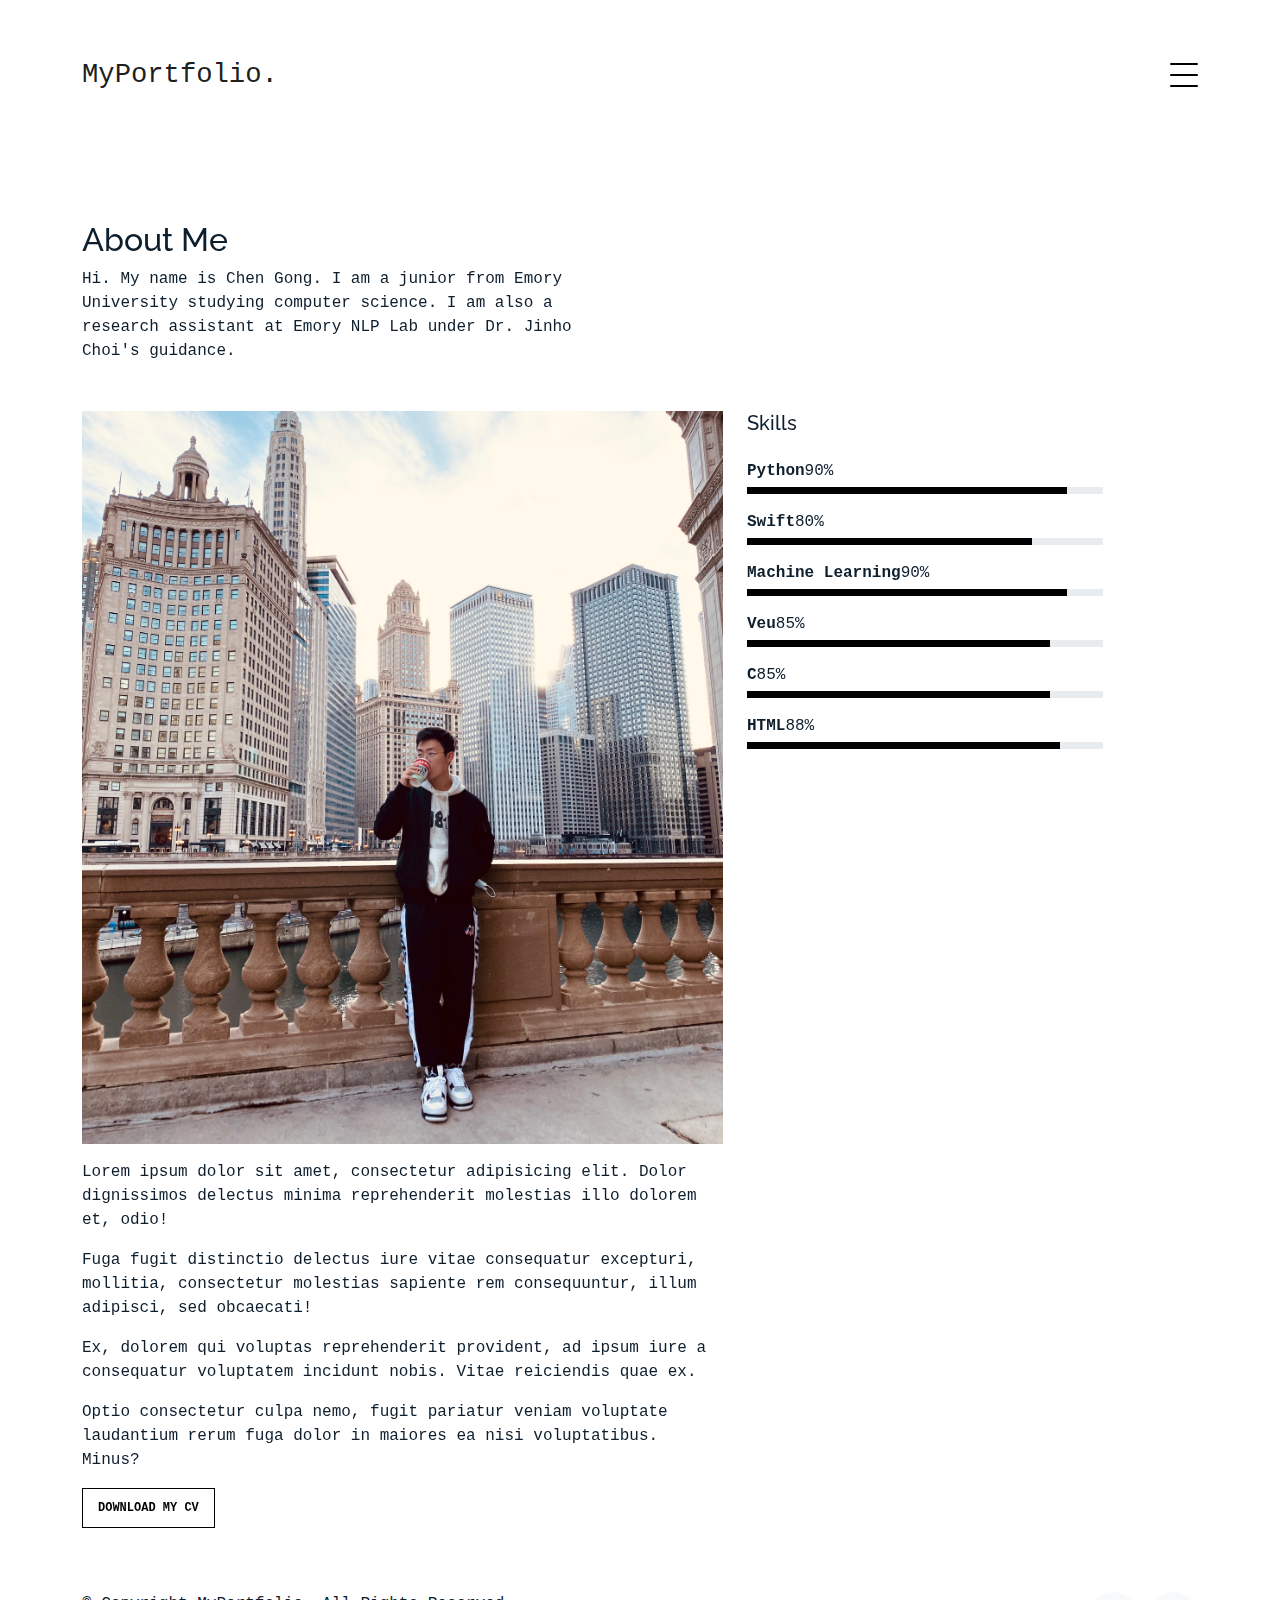
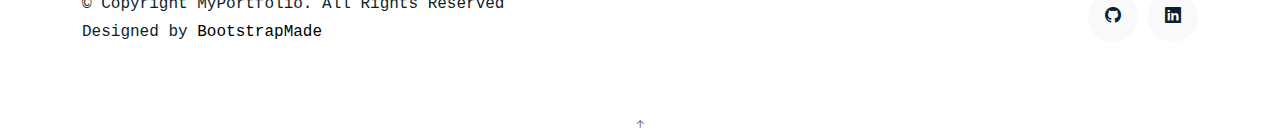
==== about.html @ 4b08886a "initial commit" ====
<!DOCTYPE html>
<html lang="en">

<head>
  <meta charset="utf-8">
  <meta content="width=device-width, initial-scale=1.0" name="viewport">

  <title>MyPortfolio Bootstrap Template - About</title>
  <meta content="" name="description">
  <meta content="" name="keywords">

  <!-- Favicons -->
  <link href="assets/img/favicon.png" rel="icon">
  <link href="assets/img/apple-touch-icon.png" rel="apple-touch-icon">

  <!-- Google Fonts -->
  <link href="https://fonts.googleapis.com/css?family=https://fonts.googleapis.com/css?family=Inconsolata:400,500,600,700|Raleway:400,400i,500,500i,600,600i,700,700i" rel="stylesheet">

  <!-- Vendor CSS Files -->
  <link href="assets/vendor/aos/aos.css" rel="stylesheet">
  <link href="assets/vendor/bootstrap/css/bootstrap.min.css" rel="stylesheet">
  <link href="assets/vendor/bootstrap-icons/bootstrap-icons.css" rel="stylesheet">
  <link href="assets/vendor/swiper/swiper-bundle.min.css" rel="stylesheet">

  <!-- Template Main CSS File -->
  <link href="assets/css/style.css" rel="stylesheet">

  <!-- =======================================================
  * Template Name: MyPortfolio - v4.7.0
  * Template URL: https://bootstrapmade.com/myportfolio-bootstrap-portfolio-website-template/
  * Author: BootstrapMade.com
  * License: https://bootstrapmade.com/license/
  ======================================================== -->
</head>

<body>

  <!-- ======= Navbar ======= -->
  <div class="collapse navbar-collapse custom-navmenu" id="main-navbar">
    <div class="container py-2 py-md-5">
      <div class="row align-items-start">
        <div class="col-md-2">
          <ul class="custom-menu">
            <li><a href="index.html">Home</a></li>
            <li class="active"><a href="about.html">About Me</a></li>
            <li><a href="services.html">Services</a></li>
            <li><a href="works.html">Works</a></li>
            <li><a href="contact.html">Contact</a></li>
          </ul>
        </div>
        <div class="col-md-6 d-none d-md-block  mr-auto">
          <div class="tweet d-flex">
            <span class="bi bi-twitter text-white mt-2 mr-3"></span>
            <div>
              <p><em>Lorem ipsum dolor sit amet consectetur adipisicing elit. Quisquam necessitatibus incidunt ut officiis explicabo inventore. <br> <a href="#">t.co/v82jsk</a></em></p>
            </div>
          </div>
        </div>
        <div class="col-md-4 d-none d-md-block">
          <h3>Hire Me</h3>
          <p>Lorem ipsum dolor sit amet consectetur adipisicing elit. Quisquam necessitatibus incidunt ut officiisexplicabo inventore. <br> <a href="#">myemail@gmail.com</a></p>
        </div>
      </div>

    </div>
  </div>

  <nav class="navbar navbar-light custom-navbar">
    <div class="container">
      <a class="navbar-brand" href="index.html">MyPortfolio.</a>
      <a href="#" class="burger" data-bs-toggle="collapse" data-bs-target="#main-navbar">
        <span></span>
      </a>
    </div>
  </nav>

  <main id="main">

    <section class="section pb-5">
      <div class="container">
        <div class="row mb-5 align-items-end">
          <div class="col-md-6" data-aos="fade-up">

            <h2>About Me</h2>
            <p class="mb-0">
              Hi. My name is Chen Gong. I am a junior from Emory University studying computer science. 
              I am also a research assistant at Emory NLP Lab under Dr. Jinho Choi's guidance.
            </p>
          </div>

        </div>

        <div class="row">
          <div class="col-md-4 ml-auto order-2" data-aos="fade-up">
            <h3 class="h3 mb-4">Skills</h3>
            <ul class="list-unstyled">
              <li class="mb-3">
                <div class="d-flex mb-1">
                  <strong>Python</strong>
                  <span class="ml-auto">90%</span>
                </div>
                <div class="progress custom-progress">
                  <div class="progress-bar" role="progressbar" style="width: 90%" aria-valuenow="80" aria-valuemin="0" aria-valuemax="100"></div>
                </div>
              </li>
              <li class="mb-3">
                <div class="d-flex mb-1">
                  <strong>Swift</strong>
                  <span class="ml-auto">80%</span>
                </div>
                <div class="progress custom-progress">
                  <div class="progress-bar" role="progressbar" style="width: 80%" aria-valuenow="96" aria-valuemin="0" aria-valuemax="100"></div>
                </div>
              </li>
              <li class="mb-3">
                <div class="d-flex mb-1">
                  <strong>Machine Learning</strong>
                  <span class="ml-auto">90%</span>
                </div>
                <div class="progress custom-progress">
                  <div class="progress-bar" role="progressbar" style="width: 90%" aria-valuenow="99" aria-valuemin="0" aria-valuemax="100"></div>
                </div>
              </li>
              <li class="mb-3">
                <div class="d-flex mb-1">
                  <strong>Veu</strong>
                  <span class="ml-auto">85%</span>
                </div>
                <div class="progress custom-progress">
                  <div class="progress-bar" role="progressbar" style="width: 85%" aria-valuenow="87" aria-valuemin="0" aria-valuemax="100"></div>
                </div>
              </li>
              <li class="mb-3">
                <div class="d-flex mb-1">
                  <strong>C</strong>
                  <span class="ml-auto">85%</span>
                </div>
                <div class="progress custom-progress">
                  <div class="progress-bar" role="progressbar" style="width: 85%" aria-valuenow="85" aria-valuemin="0" aria-valuemax="100"></div>
                </div>
              </li>
              <li class="mb-3">
                <div class="d-flex mb-1">
                  <strong>HTML</strong>
                  <span class="ml-auto">88%</span>
                </div>
                <div class="progress custom-progress">
                  <div class="progress-bar" role="progressbar" style="width: 88%" aria-valuenow="88" aria-valuemin="0" aria-valuemax="100"></div>
                </div>
              </li>
            </ul>
          </div>

          <div class="col-md-7 mb-5 mb-md-0" data-aos="fade-up">
            <p><img src="assets/img/mypic.jpg" alt="Image" class="img-fluid"></p>
            <p>Lorem ipsum dolor sit amet, consectetur adipisicing elit. Dolor dignissimos delectus minima reprehenderit
              molestias illo dolorem et, odio!</p>
            <p>Fuga fugit distinctio delectus iure vitae consequatur excepturi, mollitia, consectetur molestias sapiente
              rem consequuntur, illum adipisci, sed obcaecati!</p>
            <p>Ex, dolorem qui voluptas reprehenderit provident, ad ipsum iure a consequatur voluptatem incidunt nobis.
              Vitae reiciendis quae ex.</p>
            <p>Optio consectetur culpa nemo, fugit pariatur veniam voluptate laudantium rerum fuga dolor in maiores ea
              nisi voluptatibus. Minus?</p>
            <p><a href="#" class="readmore">Download my CV</a></p>
          </div>

        </div>

      </div>

    </section>

  </main><!-- End #main -->

  <!-- ======= Footer ======= -->
  <footer class="footer" role="contentinfo">
    <div class="container">
      <div class="row">
        <div class="col-sm-6">
          <p class="mb-1">&copy; Copyright MyPortfolio. All Rights Reserved</p>
          <div class="credits">
            <!--
            All the links in the footer should remain intact.
            You can delete the links only if you purchased the pro version.
            Licensing information: https://bootstrapmade.com/license/
            Purchase the pro version with working PHP/AJAX contact form: https://bootstrapmade.com/buy/?theme=MyPortfolio
          -->
            Designed by <a href="https://bootstrapmade.com/">BootstrapMade</a>
          </div>
        </div>
        <div class="col-sm-6 social text-md-end">
          <a href="https://github.com/cgong99"><span class="bi bi-github"></span></a>
          <a href="https://www.linkedin.com/in/chen-gong-7626a21b3/"><span class="bi bi-linkedin"></span></a>
        </div>
      </div>
    </div>
  </footer>

  <a href="#" class="back-to-top d-flex align-items-center justify-content-center"><i class="bi bi-arrow-up-short"></i></a>

  <!-- Vendor JS Files -->
  <script src="assets/vendor/aos/aos.js"></script>
  <script src="assets/vendor/bootstrap/js/bootstrap.bundle.min.js"></script>
  <script src="assets/vendor/isotope-layout/isotope.pkgd.min.js"></script>
  <script src="assets/vendor/swiper/swiper-bundle.min.js"></script>
  <script src="assets/vendor/php-email-form/validate.js"></script>

  <!-- Template Main JS File -->
  <script src="assets/js/main.js"></script>

</body>

</html>
---- assets/css/style.css ----
/**
* Template Name: MyPortfolio - v4.7.0
* Template URL: https://bootstrapmade.com/myportfolio-bootstrap-portfolio-website-template/
* Author: BootstrapMade.com
* License: https://bootstrapmade.com/license/
*/

/*--------------------------------------------------------------
# General
--------------------------------------------------------------*/
body {
  font-family: "Inconsolata", monospace;
  color: #0d1e2d;
}

a {
  color: #777;
  text-decoration: none;
}

a:hover {
  color: #000;
}

h1, h2, h3, h4, h5, h6, .font-heading {
  font-family: "Raleway", sans-serif;
}

.section {
  padding: 7rem 0;
}

.filters a {
  text-decoration: none;
  color: #000;
  display: inline-block;
  padding-left: 10px;
  padding-right: 10px;
  position: relative;
}
.filters a:hover, .filters a:focus, .filters a:active {
  text-decoration: none;
}
.filters a:hover:before {
  content: "";
  position: absolute;
  left: 10px;
  right: 10px;
  bottom: 0;
  height: 1px;
  background-color: #000;
}
.filters a.active {
  color: #000;
}
.filters a.active:before {
  content: "";
  position: absolute;
  left: 10px;
  right: 10px;
  bottom: 0;
  height: 1px;
  background-color: #000;
}

.item {
  border: none;
  margin-bottom: 30px;
}
.item .item-wrap {
  display: block;
  position: relative;
  overflow: hidden;
}
.item .item-wrap:after {
  z-index: 2;
  position: absolute;
  content: "";
  top: 0;
  left: 0;
  right: 0;
  bottom: 0;
  background: rgba(0, 0, 0, 0.4);
  visibility: hidden;
  opacity: 0;
  transition: 0.3s all ease-in-out;
}
.item .item-wrap img {
  transition: 0.3s transform ease;
  transform: scale(1);
}
.item .item-wrap > .work-info {
  position: absolute;
  top: 50%;
  width: 100%;
  text-align: center;
  z-index: 3;
  transform: translateY(-50%);
  color: #fff;
  opacity: 0;
  visibility: hidden;
  margin-top: 20px;
  transition: 0.3s all ease;
}
.item .item-wrap > .work-info h3 {
  font-size: 20px;
  margin-bottom: 0;
}
.item .item-wrap > .work-info span {
  font-size: 14px;
  text-transform: uppercase;
  letter-spacing: 0.2rem;
}
.item .item-wrap:hover {
  text-decoration: none;
}
.item .item-wrap:hover img {
  transform: scale(1.05);
}
.item .item-wrap:hover:after {
  opacity: 1;
  visibility: visible;
}
.item .item-wrap:hover .work-info {
  margin-top: 0px;
  opacity: 1;
  visibility: visible;
}

.testimonial-wrap {
  padding: 50px 50px 80px 50px;
  background: #eceff2;
}
.testimonial-wrap .testimonial {
  text-align: center;
  max-width: 500px;
  margin: 0 auto;
}
.testimonial-wrap .testimonial img {
  border-radius: 50%;
  width: 120px;
  margin: 0 auto 30px auto;
}
.testimonial-wrap .testimonial blockquote p {
  font-size: 20px;
}

.h3 {
  font-size: 20px;
}

.h4 {
  font-size: 16px;
}

.heading {
  font-size: 28px;
}

.readmore {
  display: inline-block;
  border: 1px solid #000;
  padding: 10px 15px;
  font-size: 12px;
  text-transform: uppercase;
  color: #000;
  transition: 0.2s all ease;
  font-weight: 700;
}
.readmore:active, .readmore:focus, .readmore:hover {
  outline: none;
}
.readmore:hover {
  color: #fff;
  text-decoration: none;
  background: #000;
}

.testimonials-slider .swiper-pagination {
  margin-top: -60px;
  position: relative;
}
.testimonials-slider .swiper-pagination .swiper-pagination-bullet {
  width: 12px;
  height: 12px;
  background-color: rgba(13, 30, 45, 0.3);
  opacity: 1;
}
.testimonials-slider .swiper-pagination .swiper-pagination-bullet-active {
  background-color: rgba(13, 30, 45, 0.6);
}

.sticky-content {
  position: sticky;
  position: -webkit-sticky;
  top: 0;
  /* required */
}

.list-line li {
  margin-bottom: 10px;
  position: relative;
  padding-left: 30px;
}
.list-line li:before {
  content: "";
  position: absolute;
  left: 0;
  top: 0.7rem;
  width: 10px;
  height: 2px;
  background: #000;
}

.form-control {
  border-radius: 0;
  background: #f8f9fa;
  border: 1px solid transparent;
  padding-top: 10px !important;
  padding-bottom: 10px !important;
}
.form-control:active, .form-control:focus {
  background: #eff1f4;
  outline: none;
  box-shadow: none;
  border: 1px solid transparent;
}

.custom-progress {
  height: 7px;
  border-radius: 0;
}
.custom-progress .progress-bar {
  background: #000;
}

/* Services */
.services i {
  font-size: 40px;
}
.services h4 {
  padding-top: 10px;
}

/* Contact Form */
.php-email-form .error-message {
  display: none;
  color: #fff;
  background: #ed3c0d;
  text-align: left;
  padding: 15px;
  font-weight: 600;
}
.php-email-form .error-message br + br {
  margin-top: 25px;
}
.php-email-form .sent-message {
  display: none;
  color: #fff;
  background: #18d26e;
  text-align: center;
  padding: 15px;
  font-weight: 600;
}
.php-email-form .loading {
  display: none;
  background: #fff;
  text-align: center;
  padding: 15px;
}
.php-email-form .loading:before {
  content: "";
  display: inline-block;
  border-radius: 50%;
  width: 24px;
  height: 24px;
  margin: 0 10px -6px 0;
  border: 3px solid #18d26e;
  border-top-color: #eee;
  -webkit-animation: animate-loading 1s linear infinite;
  animation: animate-loading 1s linear infinite;
}

@-webkit-keyframes animate-loading {
  0% {
    transform: rotate(0deg);
  }
  100% {
    transform: rotate(360deg);
  }
}

@keyframes animate-loading {
  0% {
    transform: rotate(0deg);
  }
  100% {
    transform: rotate(360deg);
  }
}
/*--------------------------------------------------------------
# Header
--------------------------------------------------------------*/
/* Custom Navmenu */
.custom-navmenu {
  background: #0d1e2d;
}
.custom-navmenu .custom-menu, .custom-navmenu .custom-menu li {
  padding: 0;
  margin: 0;
  list-style: none;
}
.custom-navmenu .custom-menu li {
  margin-bottom: 0;
  font-size: 20px;
}
.custom-navmenu .custom-menu li a {
  color: #fff;
  padding: 10px 0 !important;
}
.custom-navmenu .custom-menu li a:hover {
  text-decoration: none;
}
.custom-navmenu .custom-menu li.active a {
  text-decoration: underline;
}
.custom-navmenu h3 {
  font-size: 20px;
  color: #fff;
}
.custom-navmenu p {
  color: rgba(255, 255, 255, 0.6);
}
.custom-navmenu a {
  color: rgba(255, 255, 255, 0.7);
}
.custom-navmenu a:hover {
  color: #fff;
}

/* Custom Navbar */
.custom-navbar {
  padding-top: 50px;
  width: 100%;
}
@media (max-width: 780px) {
  .custom-navbar > .container {
    padding-right: 0;
    padding-left: 0;
  }
}
.custom-navbar .navbar-brand {
  font-size: 1.7rem;
}

/* Burger */
.burger {
  width: 28px;
  height: 32px;
  cursor: pointer;
  position: relative;
}

.burger:before, .burger span, .burger:after {
  width: 100%;
  height: 2px;
  display: block;
  background: #000;
  border-radius: 2px;
  position: absolute;
  opacity: 1;
}

.burger:before, .burger:after {
  transition: top 0.35s cubic-bezier(0.23, 1, 0.32, 1), transform 0.35s cubic-bezier(0.23, 1, 0.32, 1), opacity 0.35s cubic-bezier(0.23, 1, 0.32, 1), background-color 1.15s cubic-bezier(0.86, 0, 0.07, 1);
  -webkit-transition: top 0.35s cubic-bezier(0.23, 1, 0.32, 1), -webkit-transform 0.35s cubic-bezier(0.23, 1, 0.32, 1), opacity 0.35s cubic-bezier(0.23, 1, 0.32, 1), background-color 1.15s cubic-bezier(0.86, 0, 0.07, 1);
  content: "";
}

.burger:before {
  top: 4px;
}

.burger span {
  top: 15px;
}

.burger:after {
  top: 26px;
}

/* Hover */
.burger:hover:before {
  top: 7px;
}

.burger:hover:after {
  top: 23px;
}

/* Click */
.burger.active span {
  opacity: 0;
}

.burger.active:before, .burger.active:after {
  top: 40%;
}

.burger.active:before {
  transform: rotate(45deg);
}

.burger.active:after {
  transform: rotate(-45deg);
}

.burger:focus {
  outline: none;
}

/*--------------------------------------------------------------
# Footer
--------------------------------------------------------------*/
.footer {
  padding: 0 0 4rem 0;
}
.footer a {
  color: #000;
}

.social a {
  display: inline-block;
  width: 50px;
  height: 50px;
  border-radius: 50%;
  background: #f8f9fa;
  position: relative;
  text-align: center;
  color: #0d1e2d;
}
.social a span {
  display: inline-block;
  left: 50%;
  position: absolute;
  top: 50%;
  transform: translate(-50%, -50%);
}
.social a:hover {
  color: #000;
}

.img-fluid {
  width: 360;
  height: 360;
}
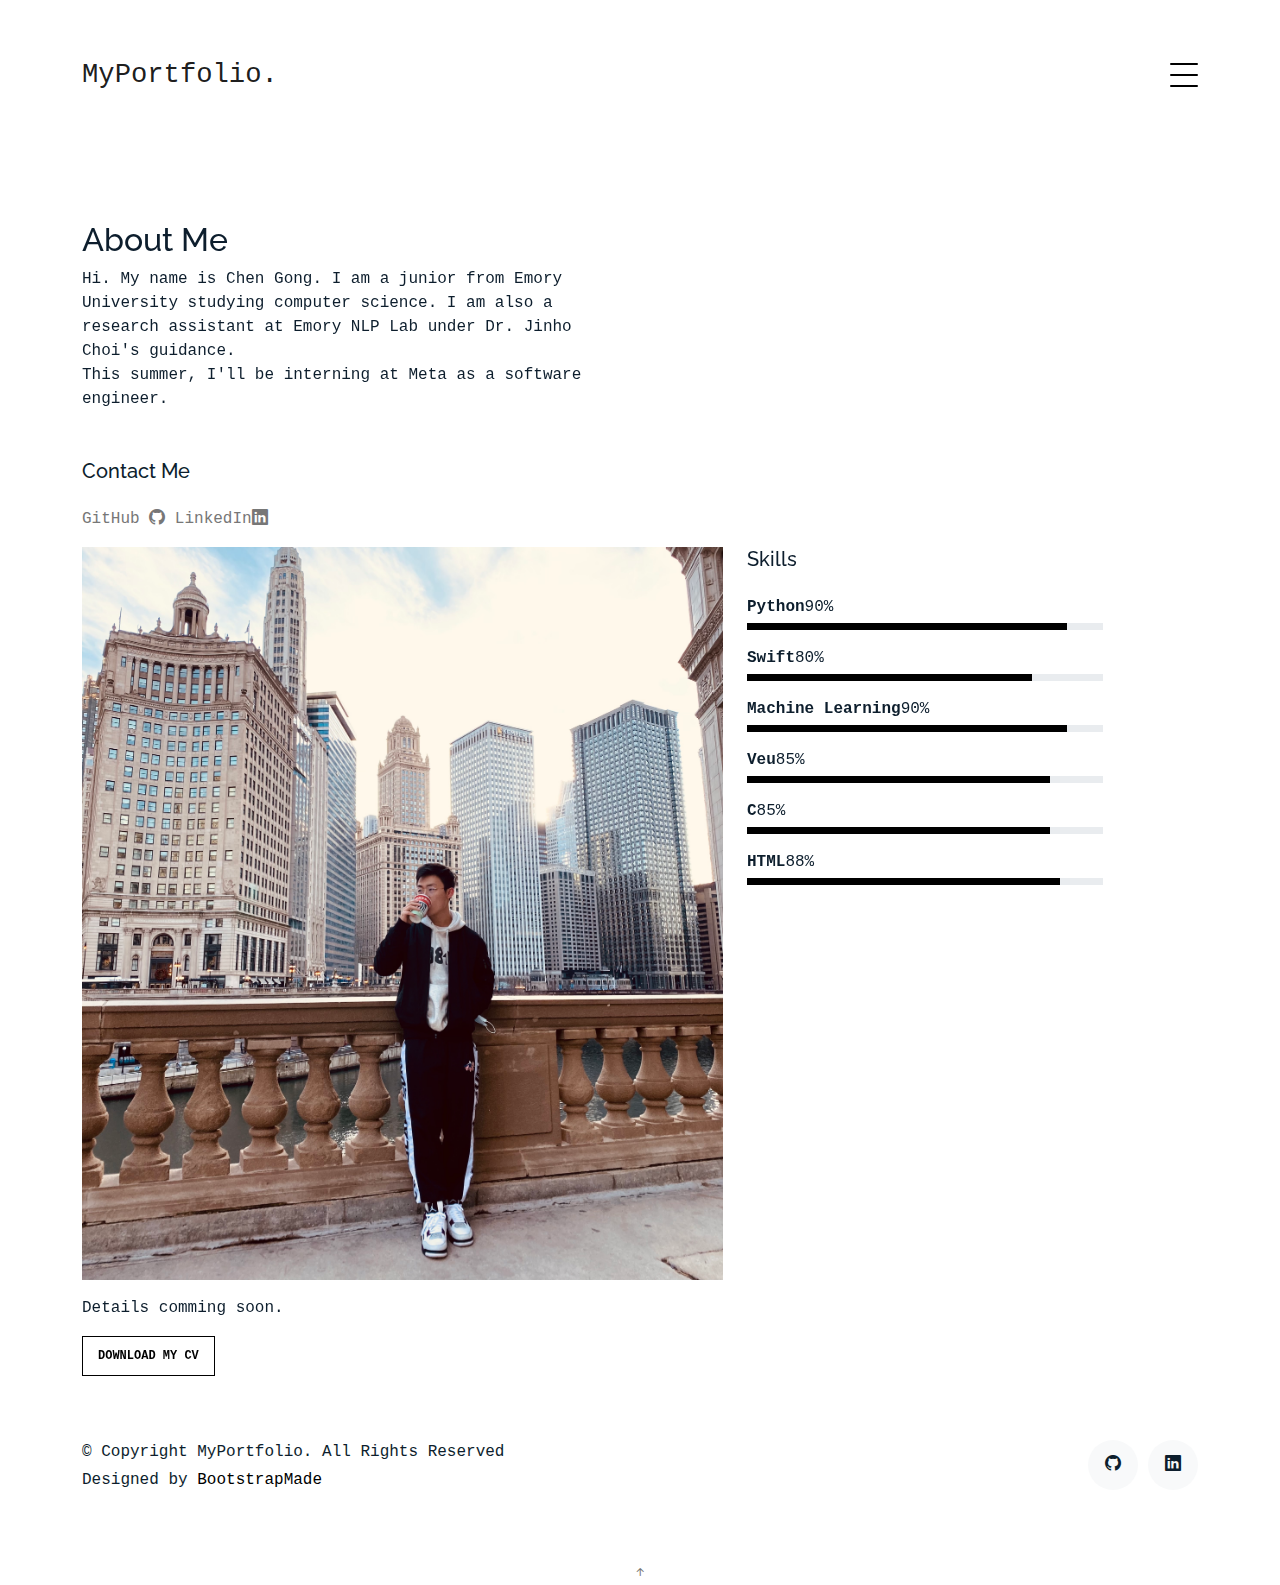
==== commit ea8aa4eb: "update icon, contact information" ====
--- a/about.html
+++ b/about.html
@@ -10,8 +10,8 @@
   <meta content="" name="keywords">
 
   <!-- Favicons -->
-  <link href="assets/img/favicon.png" rel="icon">
-  <link href="assets/img/apple-touch-icon.png" rel="apple-touch-icon">
+  <link href="assets/img/icon.png" rel="icon">
+  <link href="assets/img/icon.png" rel="apple-touch-icon">
 
   <!-- Google Fonts -->
   <link href="https://fonts.googleapis.com/css?family=https://fonts.googleapis.com/css?family=Inconsolata:400,500,600,700|Raleway:400,400i,500,500i,600,600i,700,700i" rel="stylesheet">
@@ -43,23 +43,10 @@
           <ul class="custom-menu">
             <li><a href="index.html">Home</a></li>
             <li class="active"><a href="about.html">About Me</a></li>
-            <li><a href="services.html">Services</a></li>
-            <li><a href="works.html">Works</a></li>
-            <li><a href="contact.html">Contact</a></li>
+
           </ul>
         </div>
-        <div class="col-md-6 d-none d-md-block  mr-auto">
-          <div class="tweet d-flex">
-            <span class="bi bi-twitter text-white mt-2 mr-3"></span>
-            <div>
-              <p><em>Lorem ipsum dolor sit amet consectetur adipisicing elit. Quisquam necessitatibus incidunt ut officiis explicabo inventore. <br> <a href="#">t.co/v82jsk</a></em></p>
-            </div>
-          </div>
-        </div>
-        <div class="col-md-4 d-none d-md-block">
-          <h3>Hire Me</h3>
-          <p>Lorem ipsum dolor sit amet consectetur adipisicing elit. Quisquam necessitatibus incidunt ut officiisexplicabo inventore. <br> <a href="#">myemail@gmail.com</a></p>
-        </div>
+
       </div>
 
     </div>
@@ -86,6 +73,9 @@
               Hi. My name is Chen Gong. I am a junior from Emory University studying computer science. 
               I am also a research assistant at Emory NLP Lab under Dr. Jinho Choi's guidance.
             </p>
+            <p class="mb-0">
+              This summer, I'll be interning at Meta as a software engineer.
+            </p>
           </div>
 
         </div>
@@ -149,18 +139,24 @@
                 </div>
               </li>
             </ul>
-          </div>
+
+          </div>
+
+
+            <h3 class="h3 mb-4">Contact Me</h3>
+            <ul class="list-unstyled">
+              <a href="https://github.com/cgong99">GitHub <span class="bi bi-github"></span></a>
+              <a href="https://www.linkedin.com/in/chen-gong-7626a21b3/">LinkedIn<span class="bi bi-linkedin"></span></a>
+            </ul>
+
+          
+
+
 
           <div class="col-md-7 mb-5 mb-md-0" data-aos="fade-up">
             <p><img src="assets/img/mypic.jpg" alt="Image" class="img-fluid"></p>
-            <p>Lorem ipsum dolor sit amet, consectetur adipisicing elit. Dolor dignissimos delectus minima reprehenderit
-              molestias illo dolorem et, odio!</p>
-            <p>Fuga fugit distinctio delectus iure vitae consequatur excepturi, mollitia, consectetur molestias sapiente
-              rem consequuntur, illum adipisci, sed obcaecati!</p>
-            <p>Ex, dolorem qui voluptas reprehenderit provident, ad ipsum iure a consequatur voluptatem incidunt nobis.
-              Vitae reiciendis quae ex.</p>
-            <p>Optio consectetur culpa nemo, fugit pariatur veniam voluptate laudantium rerum fuga dolor in maiores ea
-              nisi voluptatibus. Minus?</p>
+            <p>Details comming soon.</p>
+
             <p><a href="#" class="readmore">Download my CV</a></p>
           </div>
 
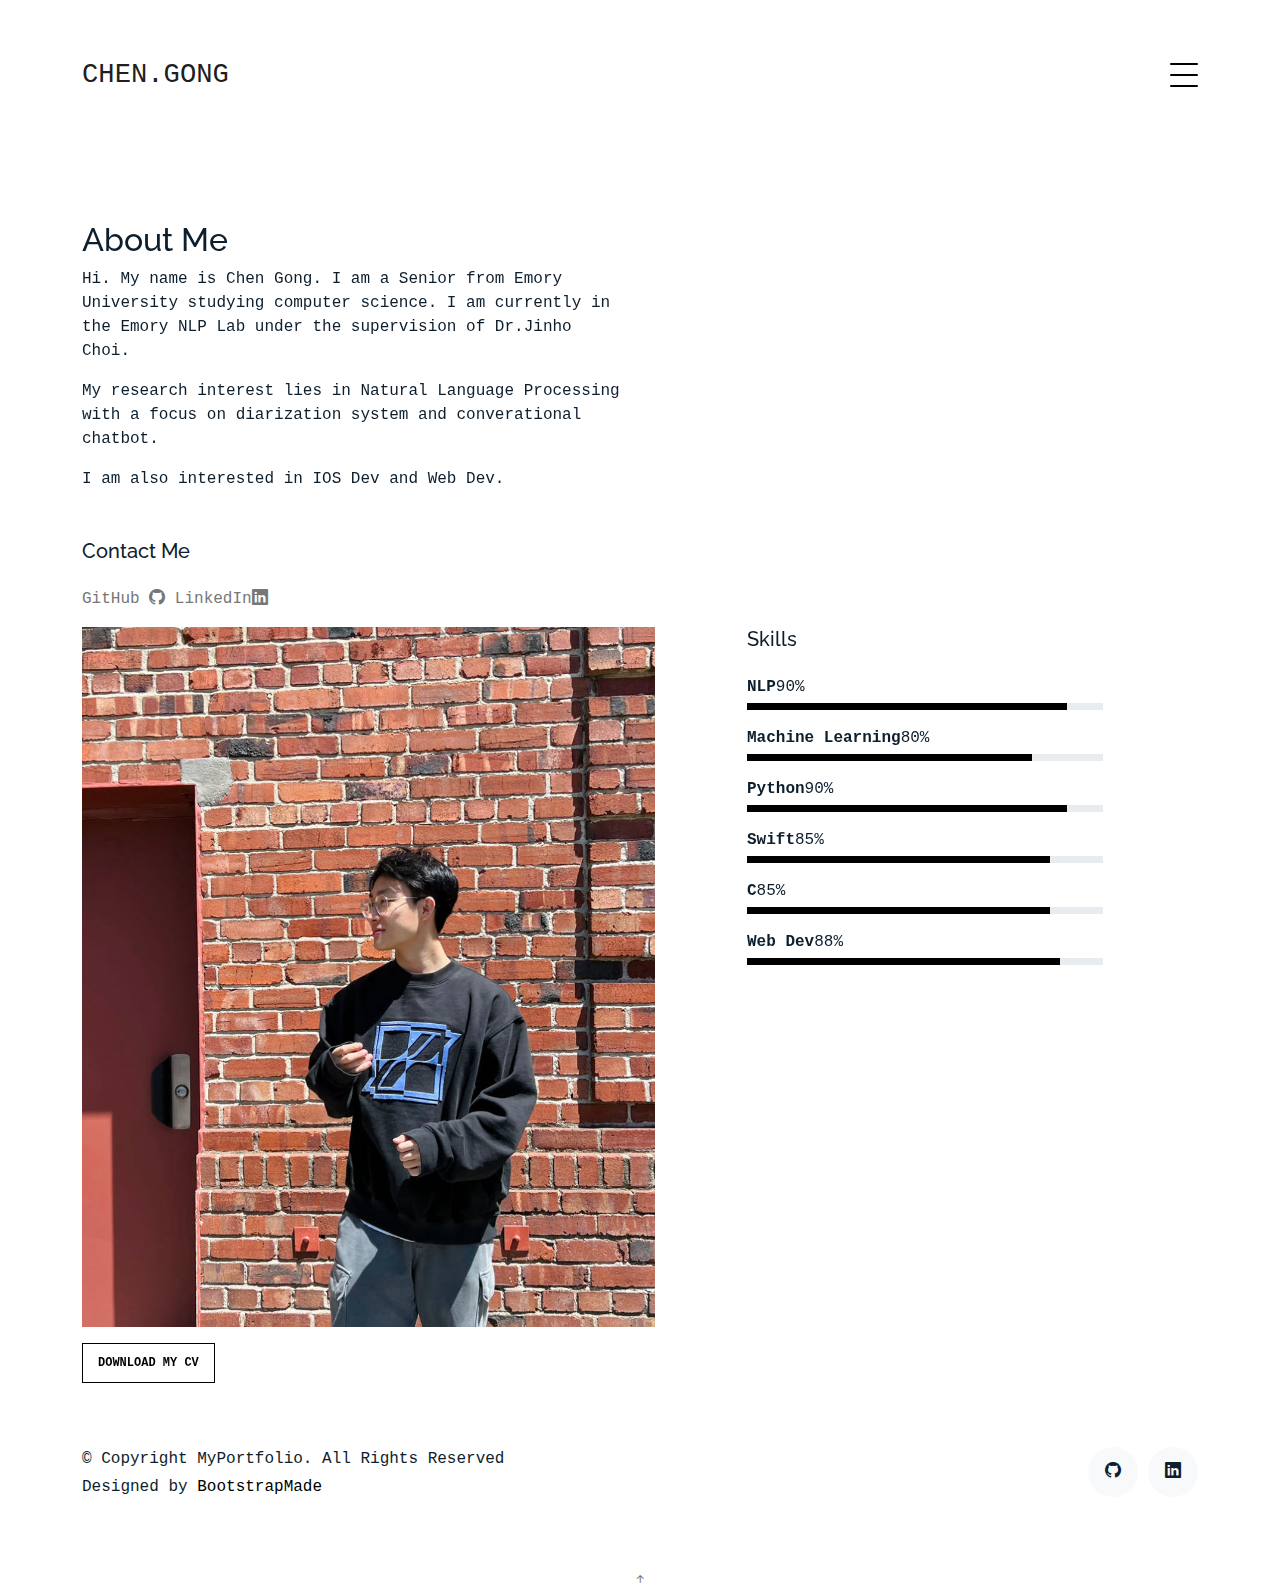
==== commit 05ffd368: "change to personal profolio" ====
--- a/about.html
+++ b/about.html
@@ -54,7 +54,7 @@
 
   <nav class="navbar navbar-light custom-navbar">
     <div class="container">
-      <a class="navbar-brand" href="index.html">MyPortfolio.</a>
+      <a class="navbar-brand" href="index.html">CHEN.GONG</a>
       <a href="#" class="burger" data-bs-toggle="collapse" data-bs-target="#main-navbar">
         <span></span>
       </a>
@@ -70,11 +70,16 @@
 
             <h2>About Me</h2>
             <p class="mb-0">
-              Hi. My name is Chen Gong. I am a junior from Emory University studying computer science. 
-              I am also a research assistant at Emory NLP Lab under Dr. Jinho Choi's guidance.
+              Hi. My name is Chen Gong. I am a Senior from Emory University studying computer science. 
+              I am currently in the Emory NLP Lab under the supervision of Dr.Jinho Choi.
             </p>
+            <p> </p>
             <p class="mb-0">
-              This summer, I'll be interning at Meta as a software engineer.
+              My research interest lies in Natural Language Processing with a focus on diarization system and converational chatbot.
+            </p>
+            <p> </p>
+            <p class="mb-0">
+              I am also interested in IOS Dev and Web Dev.
             </p>
           </div>
 
@@ -86,34 +91,34 @@
             <ul class="list-unstyled">
               <li class="mb-3">
                 <div class="d-flex mb-1">
+                  <strong>NLP</strong>
+                  <span class="ml-auto">90%</span>
+                </div>
+                <div class="progress custom-progress">
+                  <div class="progress-bar" role="progressbar" style="width: 90%" aria-valuenow="80" aria-valuemin="0" aria-valuemax="100"></div>
+                </div>
+              </li>
+              <li class="mb-3">
+                <div class="d-flex mb-1">
+                  <strong>Machine Learning</strong>
+                  <span class="ml-auto">80%</span>
+                </div>
+                <div class="progress custom-progress">
+                  <div class="progress-bar" role="progressbar" style="width: 80%" aria-valuenow="96" aria-valuemin="0" aria-valuemax="100"></div>
+                </div>
+              </li>
+              <li class="mb-3">
+                <div class="d-flex mb-1">
                   <strong>Python</strong>
                   <span class="ml-auto">90%</span>
                 </div>
                 <div class="progress custom-progress">
-                  <div class="progress-bar" role="progressbar" style="width: 90%" aria-valuenow="80" aria-valuemin="0" aria-valuemax="100"></div>
+                  <div class="progress-bar" role="progressbar" style="width: 90%" aria-valuenow="99" aria-valuemin="0" aria-valuemax="100"></div>
                 </div>
               </li>
               <li class="mb-3">
                 <div class="d-flex mb-1">
                   <strong>Swift</strong>
-                  <span class="ml-auto">80%</span>
-                </div>
-                <div class="progress custom-progress">
-                  <div class="progress-bar" role="progressbar" style="width: 80%" aria-valuenow="96" aria-valuemin="0" aria-valuemax="100"></div>
-                </div>
-              </li>
-              <li class="mb-3">
-                <div class="d-flex mb-1">
-                  <strong>Machine Learning</strong>
-                  <span class="ml-auto">90%</span>
-                </div>
-                <div class="progress custom-progress">
-                  <div class="progress-bar" role="progressbar" style="width: 90%" aria-valuenow="99" aria-valuemin="0" aria-valuemax="100"></div>
-                </div>
-              </li>
-              <li class="mb-3">
-                <div class="d-flex mb-1">
-                  <strong>Veu</strong>
                   <span class="ml-auto">85%</span>
                 </div>
                 <div class="progress custom-progress">
@@ -131,7 +136,7 @@
               </li>
               <li class="mb-3">
                 <div class="d-flex mb-1">
-                  <strong>HTML</strong>
+                  <strong>Web Dev</strong>
                   <span class="ml-auto">88%</span>
                 </div>
                 <div class="progress custom-progress">
@@ -154,8 +159,7 @@
 
 
           <div class="col-md-7 mb-5 mb-md-0" data-aos="fade-up">
-            <p><img src="assets/img/mypic.jpg" alt="Image" class="img-fluid"></p>
-            <p>Details comming soon.</p>
+            <p><img src="assets/img/my_pic.jpeg" alt="Image" class="img-fluid" style="height:700px"></p>
 
             <p><a href="#" class="readmore">Download my CV</a></p>
           </div>
--- a/assets/css/style.css
+++ b/assets/css/style.css
@@ -451,6 +451,6 @@
 }
 
 .img-fluid {
-  width: 360;
-  height: 360;
+  width: 200;
+  height: 200;
 }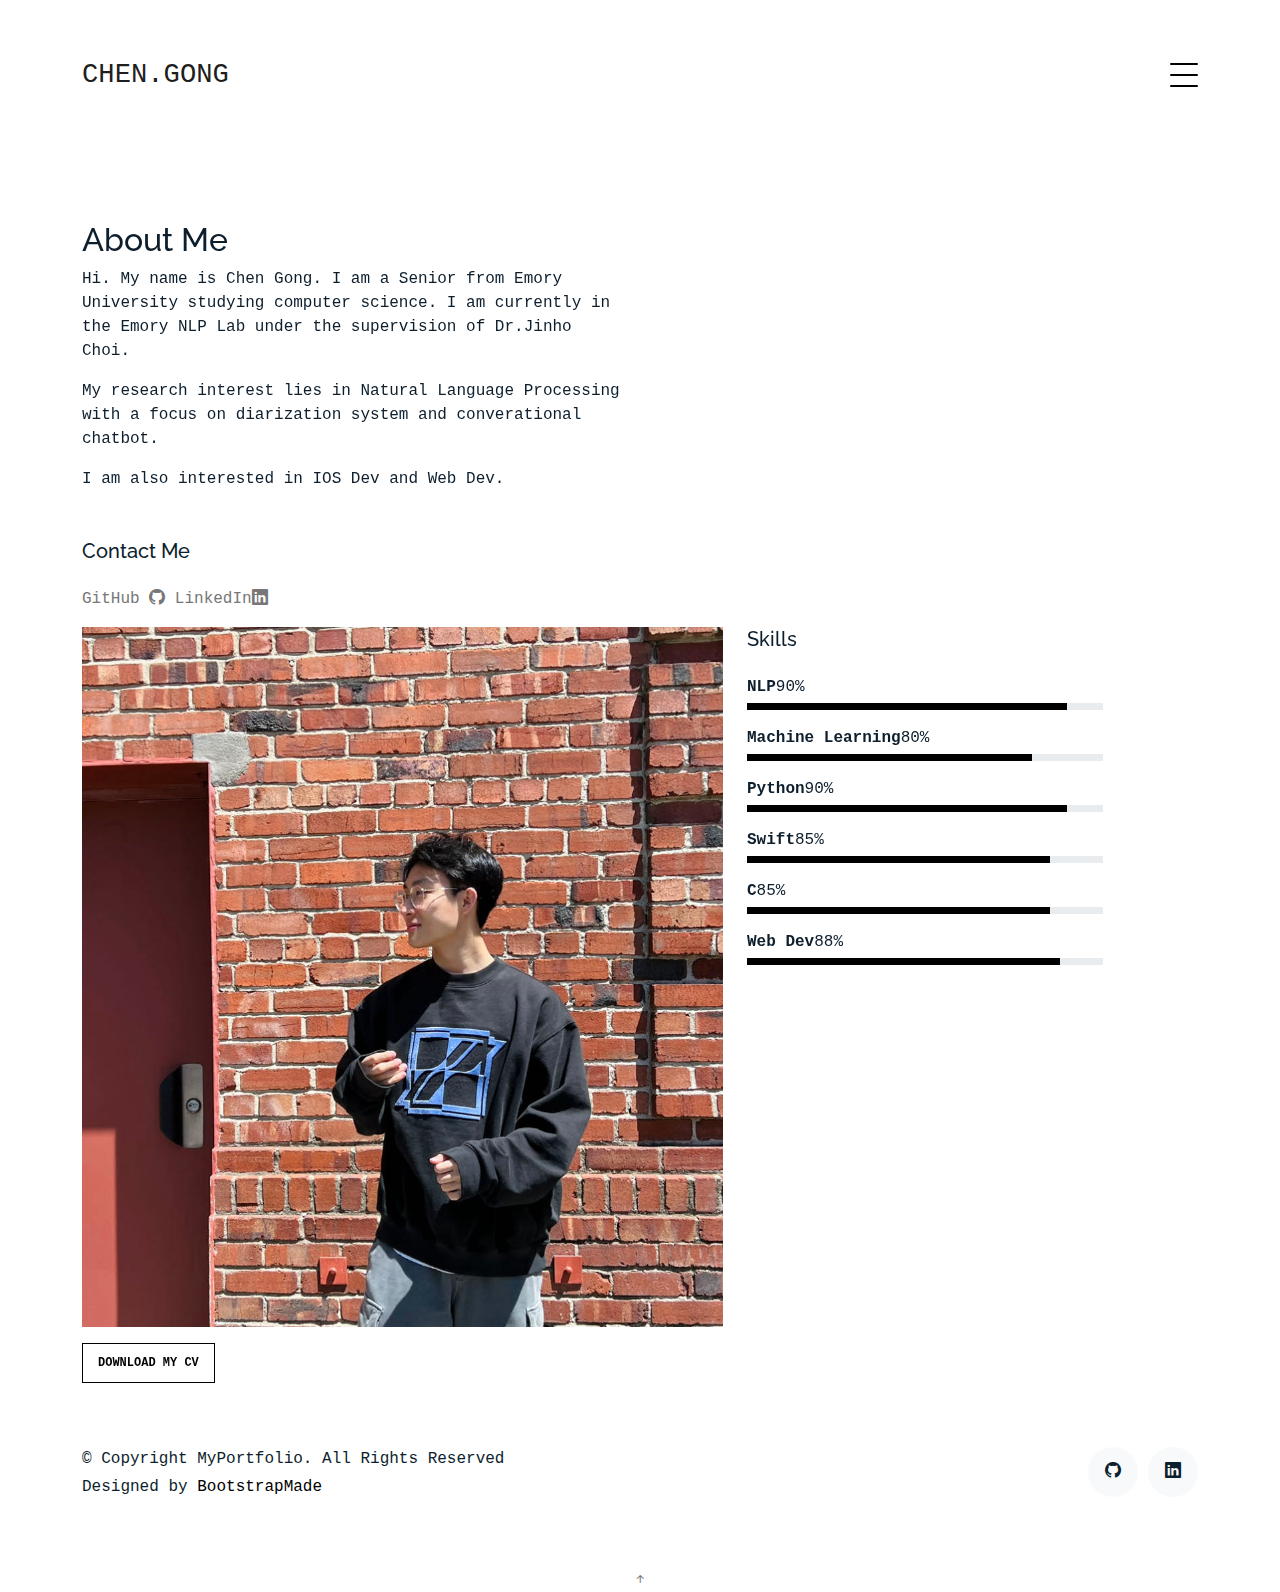
==== commit 34f2b88f: "added google analytics" ====
--- a/about.html
+++ b/about.html
@@ -2,6 +2,15 @@
 <html lang="en">
 
 <head>
+    <!-- Google tag (gtag.js) -->
+  <script async src="https://www.googletagmanager.com/gtag/js?id=G-DVG4H97Q8R"></script>
+  <script>
+    window.dataLayer = window.dataLayer || [];
+    function gtag(){dataLayer.push(arguments);}
+    gtag('js', new Date());
+
+    gtag('config', 'G-DVG4H97Q8R');
+  </script>
   <meta charset="utf-8">
   <meta content="width=device-width, initial-scale=1.0" name="viewport">
 
--- a/assets/css/style.css
+++ b/assets/css/style.css
@@ -87,6 +87,7 @@
 }
 .item .item-wrap img {
   transition: 0.3s transform ease;
+  object-fit: cover;
   transform: scale(1);
 }
 .item .item-wrap > .work-info {
@@ -451,6 +452,7 @@
 }
 
 .img-fluid {
-  width: 200;
-  height: 200;
+  width: 100%;
+
+  object-fit: cover;
 }